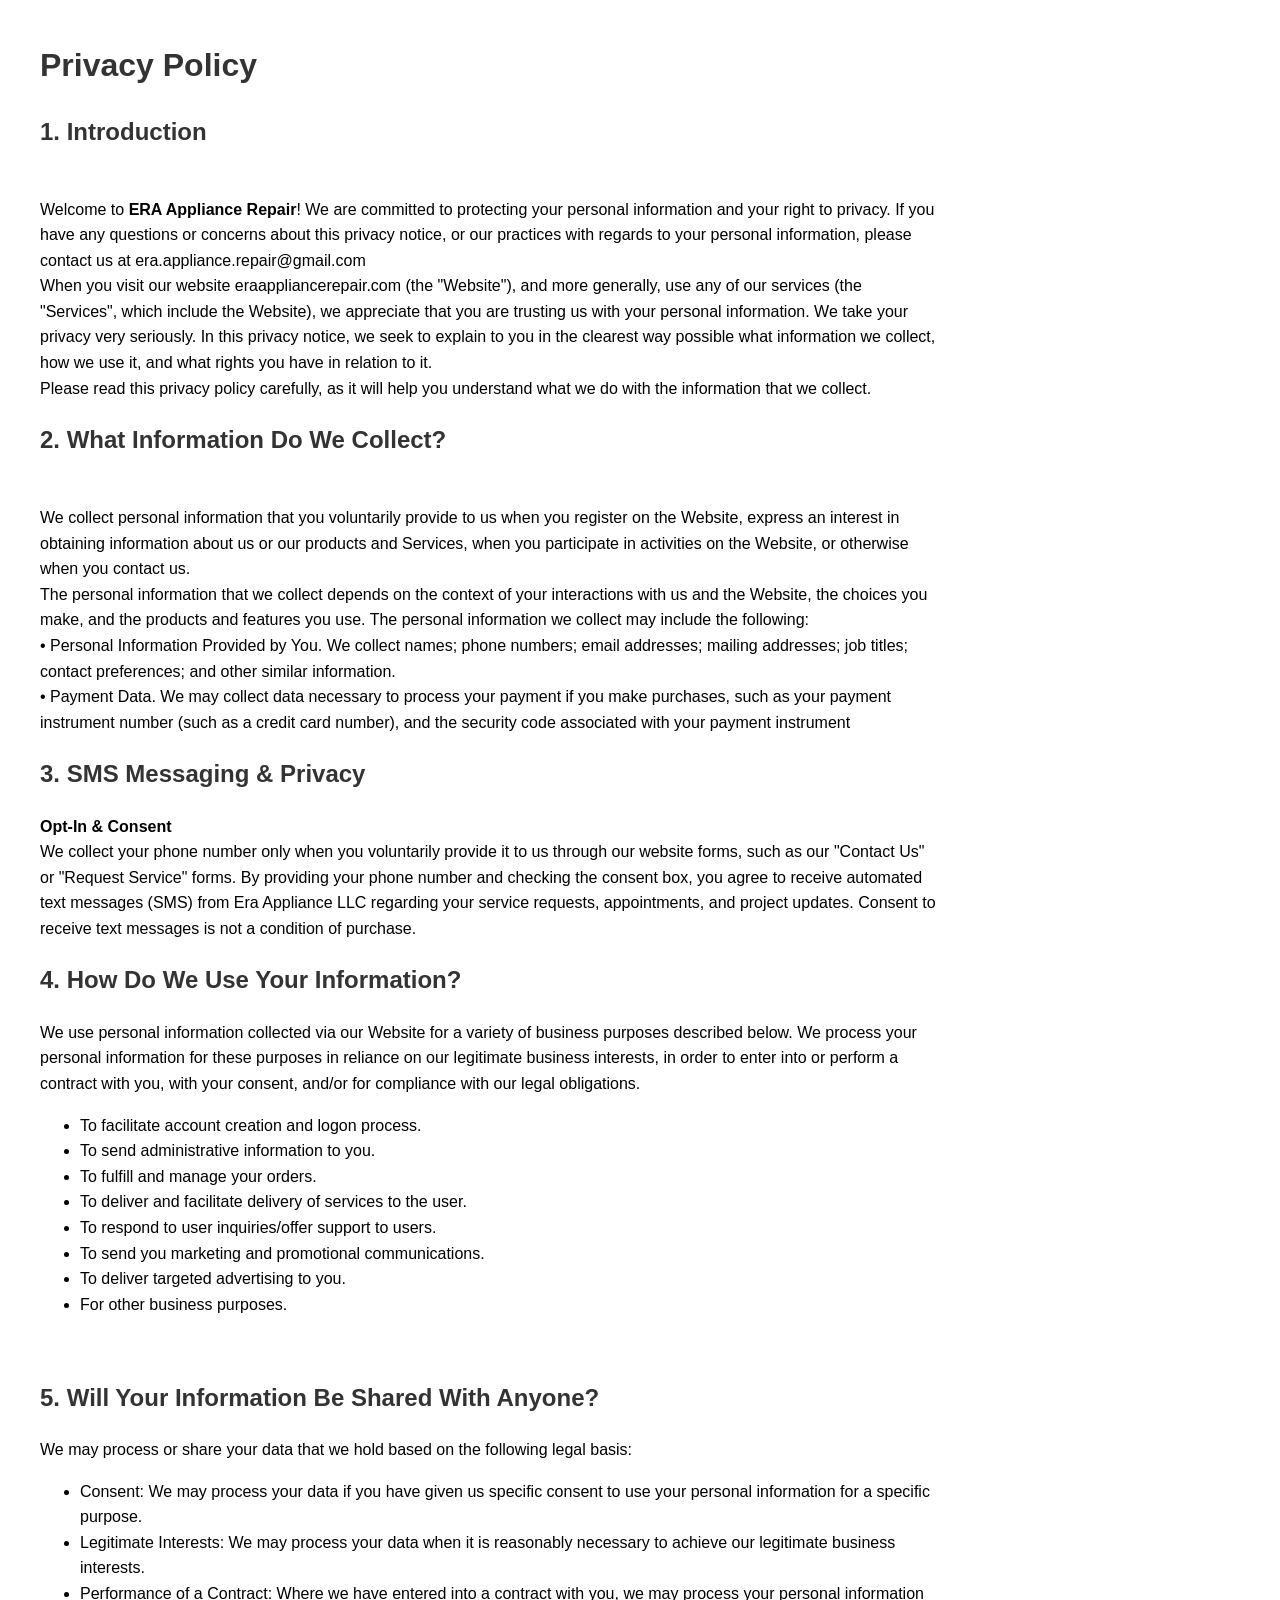
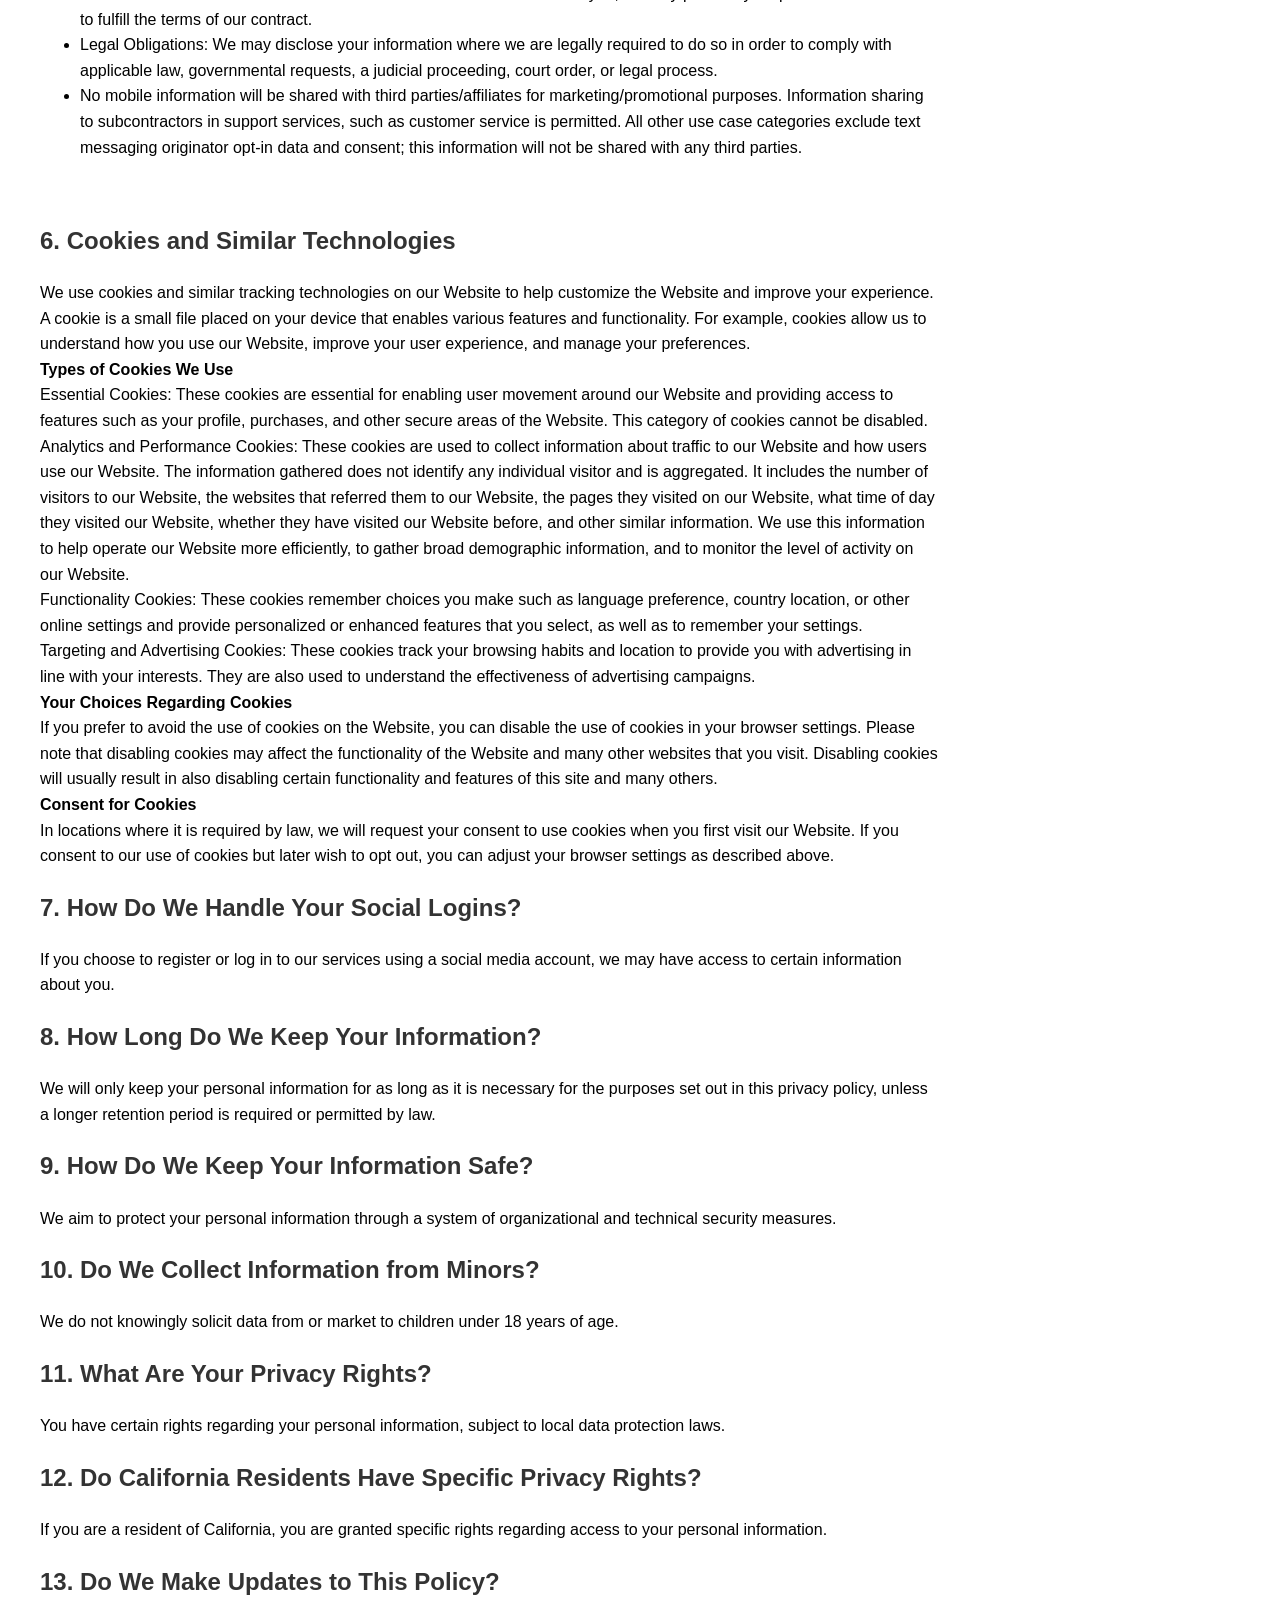
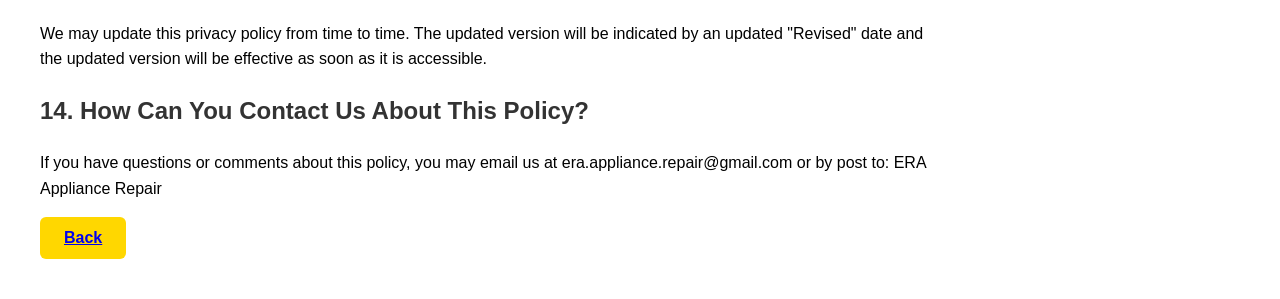
==== privacy-policy.html @ df677d20 "new" ====
<!DOCTYPE html>
<html lang="en">
<head>
    <meta charset="UTF-8">
    <meta name="viewport" content="width=device-width, initial-scale=1.0">
    <title>Privacy Policy</title>
    <style>
        body { font-family: Arial, sans-serif; line-height: 1.6; margin: 40px; max-width: 900px;}
        h1, h2 {color: #333;}
        button {background-color: #FFD700;
            color: #093E72;
            border: none;
            padding: 12px 24px;
            font-size: 16px;
            font-weight: 600;
            cursor: pointer;
            border-radius: 6px;
            transition: background-color 0.3s ease;}
    </style>
</head>
<body>
    <h1>Privacy Policy</h1>
    <p><h2> 1. Introduction</h2>
        <br>Welcome to <strong>ERA Appliance Repair</strong>! We are committed to protecting your personal information and your right to privacy. If you have any questions or concerns about this privacy notice, or our practices with regards to your personal information, please contact us at era.appliance.repair@gmail.com
        <br>When you visit our website eraappliancerepair.com (the "Website"), and more generally, use any of our services (the "Services", which include the Website), we appreciate that you are trusting us with your personal information. We take your privacy very seriously. In this privacy notice, we seek to explain to you in the clearest way possible what information we collect, how we use it, and what rights you have in relation to it.
        <br>Please read this privacy policy carefully, as it will help you understand what we do with the information that we collect.
        <br><h2> 2. What Information Do We Collect?</h2>
        <br>We collect personal information that you voluntarily provide to us when you register on the Website, express an interest in obtaining information about us or our products and Services, when you participate in activities on the Website, or otherwise when you contact us.
        <br>The personal information that we collect depends on the context of your interactions with us and the Website, the choices you make, and the products and features you use. The personal information we collect may include the following:
        <br>• Personal Information Provided by You. We collect names; phone numbers; email addresses; mailing addresses; job titles; contact preferences; and other similar information.
        <br>• Payment Data. We may collect data necessary to process your payment if you make purchases, such as your payment instrument number (such as a credit card number), and the security code associated with your payment instrument
        <br><h2>3. SMS Messaging & Privacy</h2> 
        <strong>Opt-In & Consent</strong>
        <br>We collect your phone number only when you voluntarily provide it to us through our website forms, such as our "Contact Us" or "Request Service" forms. By providing your phone number and checking the consent box, you agree to receive automated text messages (SMS) from Era Appliance LLC regarding your service requests, appointments, and project updates. Consent to receive text messages is not a condition of purchase.
        <br><h2>4. How Do We Use Your Information?</h2>
        We use personal information collected via our Website for a variety of business purposes described below. We process your personal information for these purposes in reliance on our legitimate business interests, in order to enter into or perform a contract with you, with your consent, and/or for compliance with our legal obligations.
        <ul>
            <li>To facilitate account creation and logon process.</li>
            <li>To send administrative information to you.</li>
            <li>To fulfill and manage your orders.</li>
            <li>To deliver and facilitate delivery of services to the user.</li>
            <li>To respond to user inquiries/offer support to users.</li>
            <li>To send you marketing and promotional communications.</li>
            <li>To deliver targeted advertising to you.</li>
            <li>For other business purposes.</li>
        </ul>
        <br><h2>5. Will Your Information Be Shared With Anyone?</h2>
        We may process or share your data that we hold based on the following legal basis:
        <ul>
            <li>Consent: We may process your data if you have given us specific consent to use your personal information for a specific purpose.</li>
            <li>Legitimate Interests: We may process your data when it is reasonably necessary to achieve our legitimate business interests.</li>
            <li>Performance of a Contract: Where we have entered into a contract with you, we may process your personal information to fulfill the terms of our contract.</li>
            <li>Legal Obligations: We may disclose your information where we are legally required to do so in order to comply with applicable law, governmental requests, a judicial proceeding, court order, or legal process.</li>
            <li>No mobile information will be shared with third parties/affiliates for marketing/promotional purposes. Information sharing to subcontractors in support services, such as customer service is permitted. All other use case categories exclude text messaging originator opt-in data and consent; this information will not be shared with any third parties.</li>
        </ul>
        <br><h2>6. Cookies and Similar Technologies</h2>
        We use cookies and similar tracking technologies on our Website to help customize the Website and improve your experience. A cookie is a small file placed on your device that enables various features and functionality. For example, cookies allow us to understand how you use our Website, improve your user experience, and manage your preferences.
        <br><strong>Types of Cookies We Use</strong> 
        <br>Essential Cookies: These cookies are essential for enabling user movement around our Website and providing access to features such as your profile, purchases, and other secure areas of the Website. This category of cookies cannot be disabled.
        <br>Analytics and Performance Cookies: These cookies are used to collect information about traffic to our Website and how users use our Website. The information gathered does not identify any individual visitor and is aggregated. It includes the number of visitors to our Website, the websites that referred them to our Website, the pages they visited on our Website, what time of day they visited our Website, whether they have visited our Website before, and other similar information. We use this information to help operate our Website more efficiently, to gather broad demographic information, and to monitor the level of activity on our Website.
        <br>Functionality Cookies: These cookies remember choices you make such as language preference, country location, or other online settings and provide personalized or enhanced features that you select, as well as to remember your settings.
        <br>Targeting and Advertising Cookies: These cookies track your browsing habits and location to provide you with advertising in line with your interests. They are also used to understand the effectiveness of advertising campaigns.
        <br><strong>Your Choices Regarding Cookies</strong> 
        <br>If you prefer to avoid the use of cookies on the Website, you can disable the use of cookies in your browser settings. Please note that disabling cookies may affect the functionality of the Website and many other websites that you visit. Disabling cookies will usually result in also disabling certain functionality and features of this site and many others.
        <br><strong>Consent for Cookies</strong>
        <br>In locations where it is required by law, we will request your consent to use cookies when you first visit our Website. If you consent to our use of cookies but later wish to opt out, you can adjust your browser settings as described above.
        <br><h2>7. How Do We Handle Your Social Logins?</h2>
        If you choose to register or log in to our services using a social media account, we may have access to certain information about you.
        <br><h2>8. How Long Do We Keep Your Information?</h2>
        We will only keep your personal information for as long as it is necessary for the purposes set out in this privacy policy, unless a longer retention period is required or permitted by law.
        <br><h2>9. How Do We Keep Your Information Safe?</h2>
        We aim to protect your personal information through a system of organizational and technical security measures.
        <br><h2>10. Do We Collect Information from Minors?</h2>
        We do not knowingly solicit data from or market to children under 18 years of age.
        <br><h2>11. What Are Your Privacy Rights?</h2>
        You have certain rights regarding your personal information, subject to local data protection laws.
        <br><h2>12. Do California Residents Have Specific Privacy Rights?</h2>
        If you are a resident of California, you are granted specific rights regarding access to your personal information.
        <br><h2>13. Do We Make Updates to This Policy?</h2>
        We may update this privacy policy from time to time. The updated version will be indicated by an updated "Revised" date and the updated version will be effective as soon as it is accessible.
        <br><h2>14. How Can You Contact Us About This Policy?</h2>
        If you have questions or comments about this policy, you may email us at era.appliance.repair@gmail.com or by post to: ERA Appliance Repair
    </p>
    <button> <a href="index.html">Back</a></button>
    
</body>
</html>
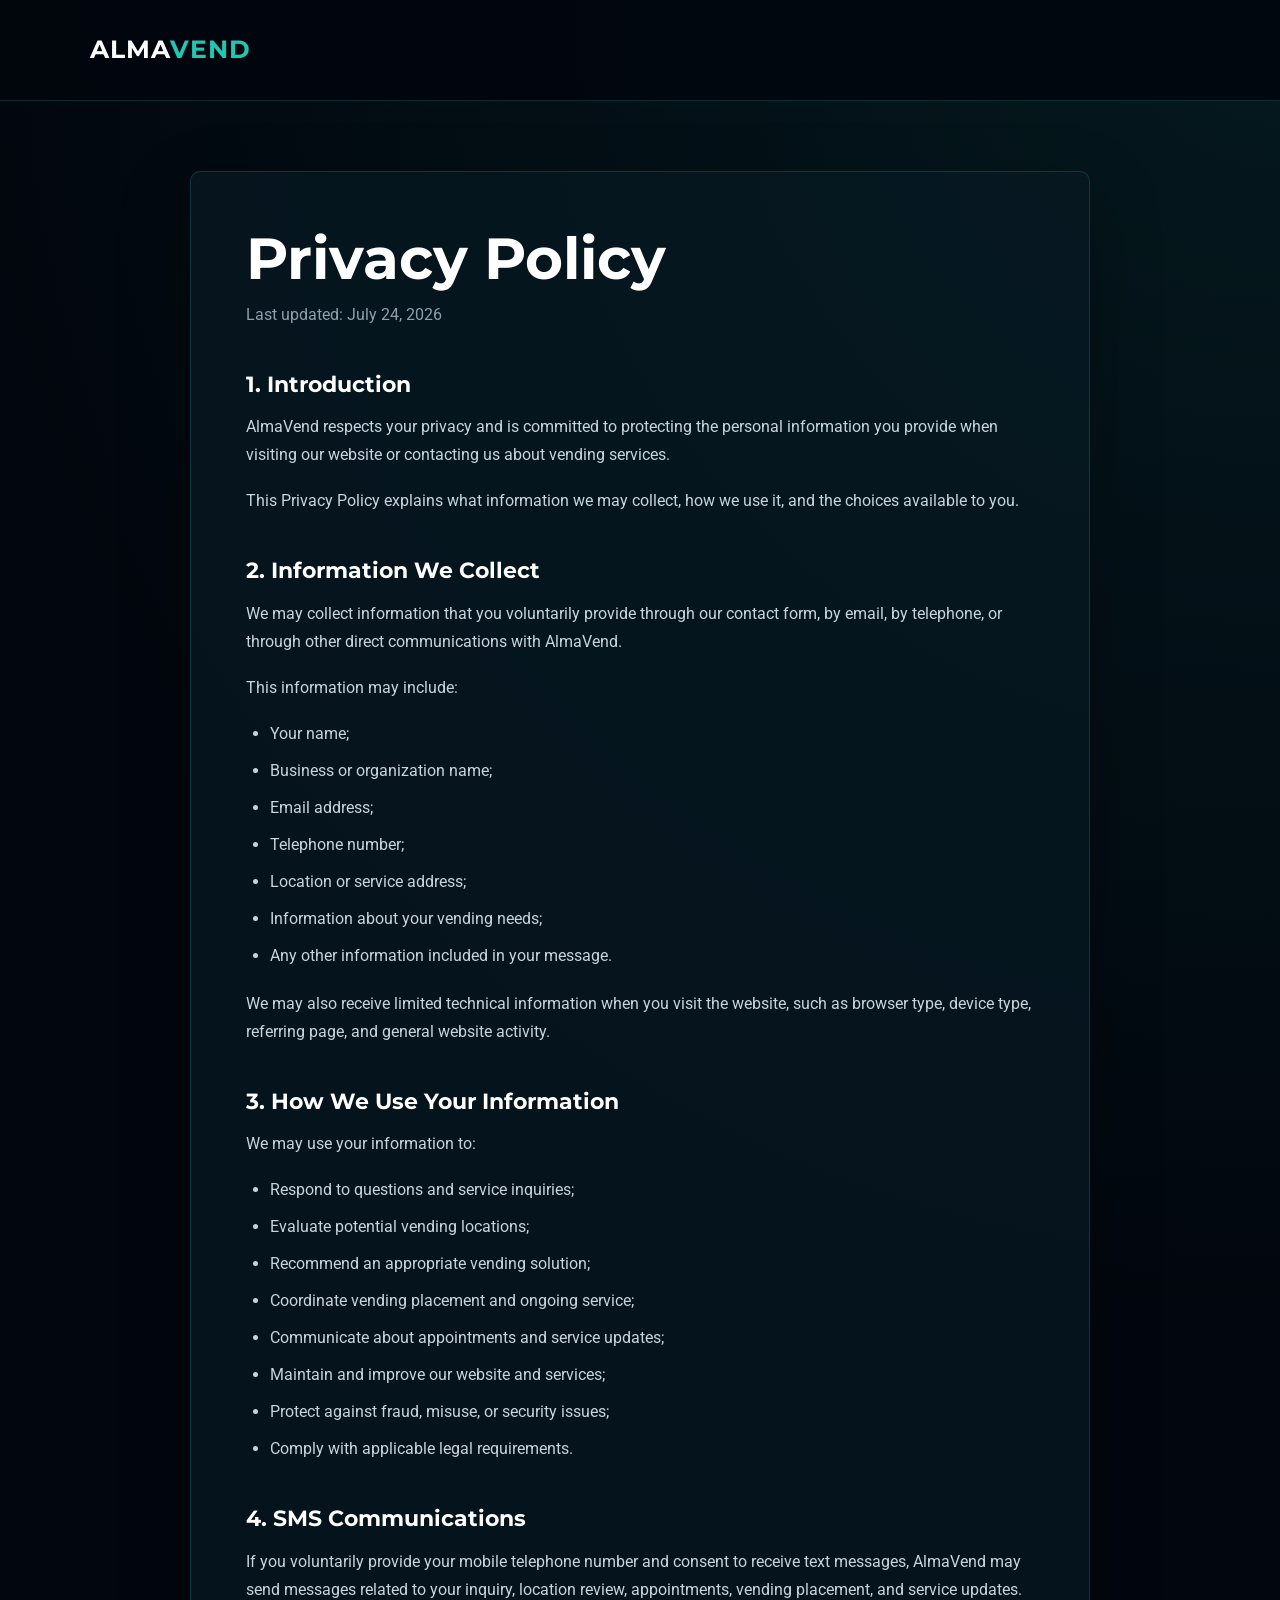
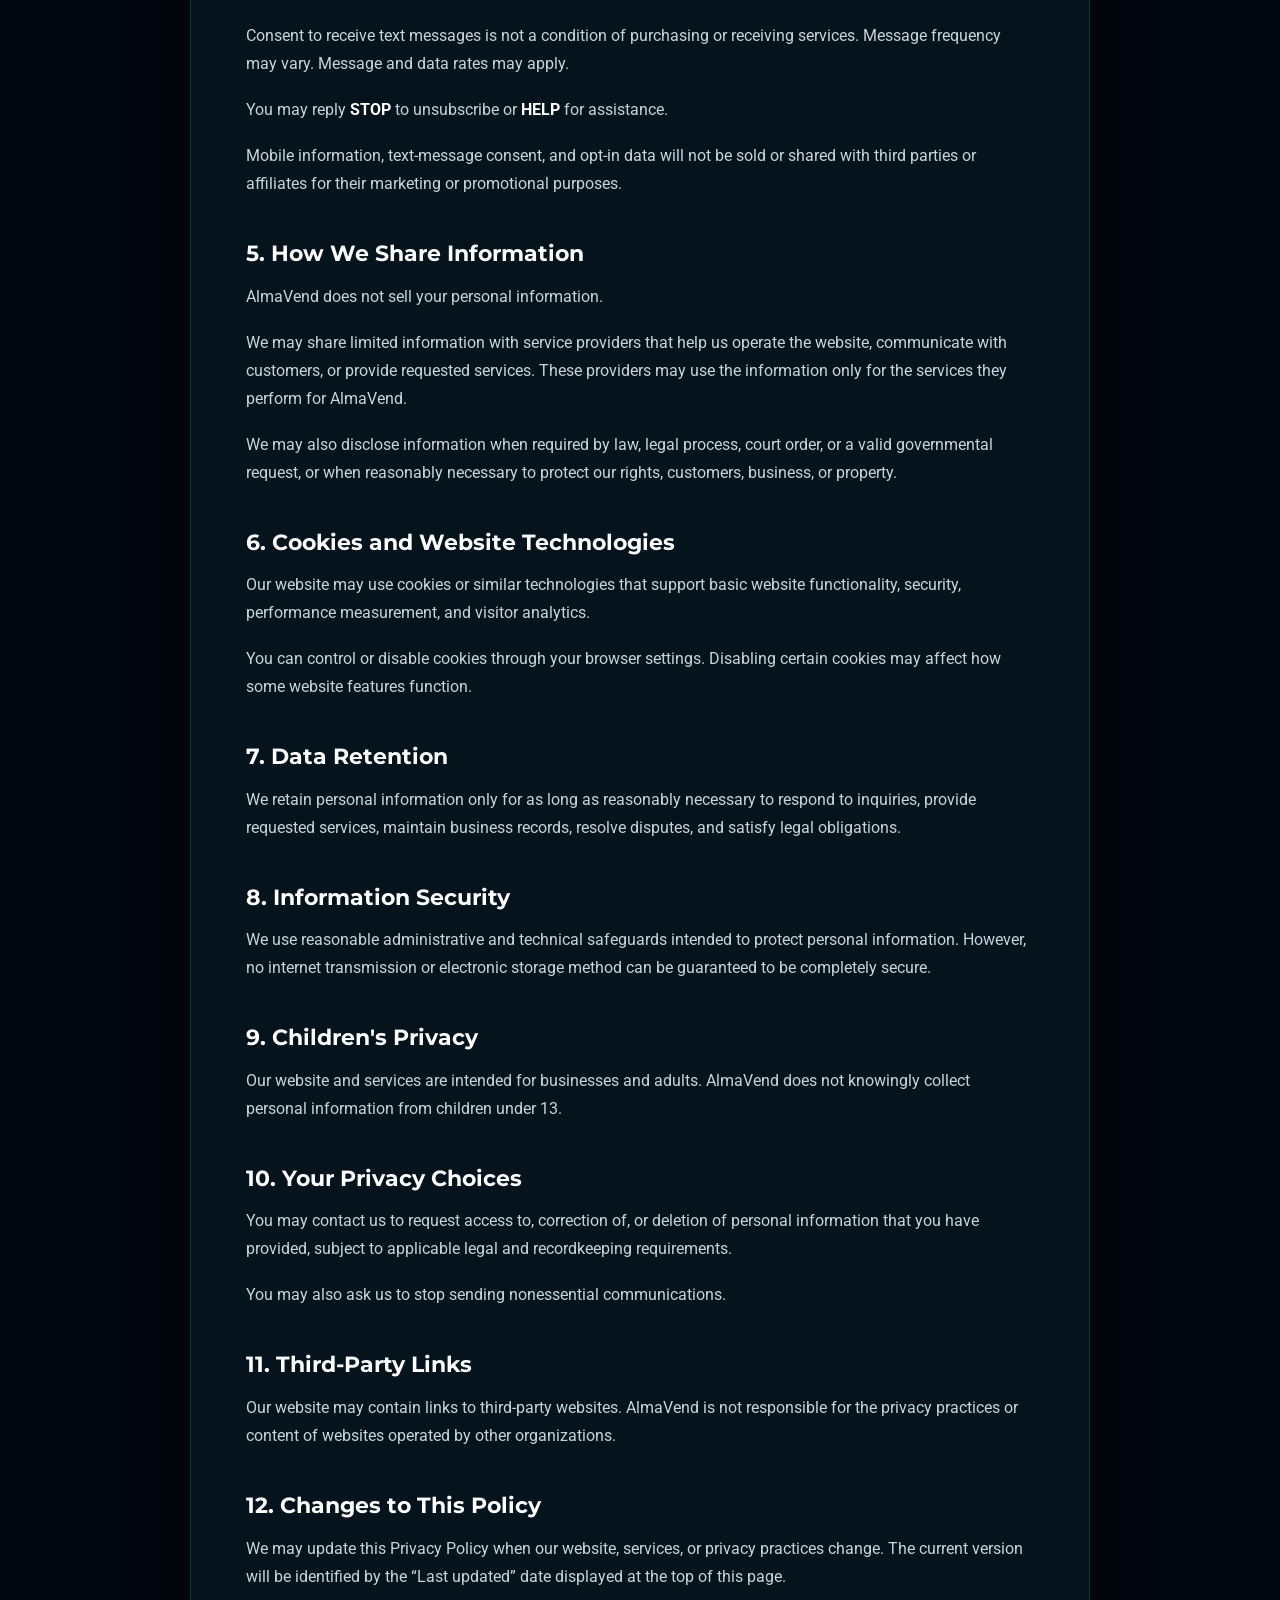
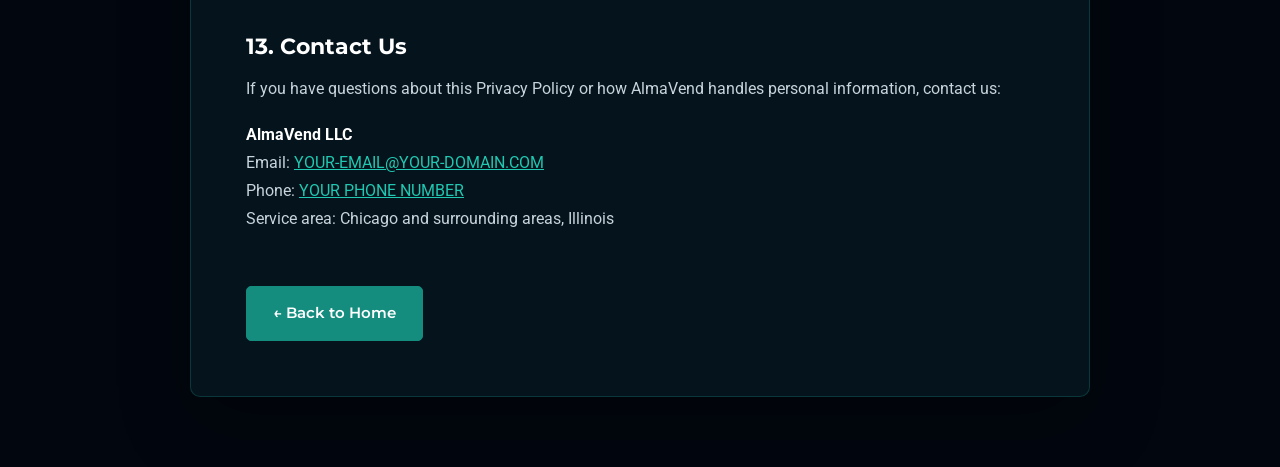
==== commit a3548056: "Create AlmaVend website" ====
--- a/privacy-policy.html
+++ b/privacy-policy.html
@@ -1,87 +1,426 @@
 <!DOCTYPE html>
 <html lang="en">
+
 <head>
-    <meta charset="UTF-8">
-    <meta name="viewport" content="width=device-width, initial-scale=1.0">
-    <title>Privacy Policy</title>
-    <style>
-        body { font-family: Arial, sans-serif; line-height: 1.6; margin: 40px; max-width: 900px;}
-        h1, h2 {color: #333;}
-        button {background-color: #FFD700;
-            color: #093E72;
-            border: none;
-            padding: 12px 24px;
-            font-size: 16px;
-            font-weight: 600;
-            cursor: pointer;
-            border-radius: 6px;
-            transition: background-color 0.3s ease;}
-    </style>
+  <meta charset="UTF-8">
+
+  <meta
+    name="viewport"
+    content="width=device-width, initial-scale=1.0"
+  >
+
+  <meta
+    name="description"
+    content="Read the AlmaVend privacy policy and learn how we collect, use, and protect your information."
+  >
+
+  <title>Privacy Policy | AlmaVend</title>
+
+  <link
+    rel="icon"
+    href="images/favicon.png"
+    type="image/png"
+  >
+
+  <link
+    href="https://fonts.googleapis.com/css2?family=Montserrat:wght@400;600;700&family=Roboto:wght@400;500&display=swap"
+    rel="stylesheet"
+  >
+
+  <style>
+    :root {
+      --dark: #02060e;
+      --navy: #071923;
+      --teal: #148d7f;
+      --light-teal: #20c8b1;
+      --white: #ffffff;
+      --text: #c8d4dc;
+      --border: rgba(32, 200, 177, 0.2);
+    }
+
+    * {
+      box-sizing: border-box;
+      margin: 0;
+      padding: 0;
+    }
+
+    body {
+      background:
+        radial-gradient(
+          circle at top right,
+          rgba(20, 141, 127, 0.14),
+          transparent 35%
+        ),
+        var(--dark);
+
+      color: var(--text);
+      font-family: "Roboto", sans-serif;
+      font-size: 16px;
+      line-height: 1.75;
+    }
+
+    .policy-header {
+      padding: 28px 24px;
+      border-bottom: 1px solid var(--border);
+      background: rgba(2, 6, 14, 0.9);
+    }
+
+    .policy-header-container {
+      width: 100%;
+      max-width: 1100px;
+      margin: 0 auto;
+    }
+
+    .logo {
+      color: var(--white);
+      font-family: "Montserrat", sans-serif;
+      font-size: 25px;
+      font-weight: 700;
+      letter-spacing: 1px;
+      text-decoration: none;
+    }
+
+    .logo span {
+      color: var(--light-teal);
+    }
+
+    .policy-container {
+      width: calc(100% - 40px);
+      max-width: 900px;
+      margin: 70px auto;
+      padding: 55px;
+      border: 1px solid var(--border);
+      border-radius: 10px;
+      background: rgba(7, 25, 35, 0.72);
+      box-shadow: 0 25px 70px rgba(0, 0, 0, 0.25);
+    }
+
+    h1,
+    h2 {
+      color: var(--white);
+      font-family: "Montserrat", sans-serif;
+    }
+
+    h1 {
+      margin-bottom: 10px;
+      font-size: clamp(36px, 6vw, 58px);
+      line-height: 1.1;
+    }
+
+    h2 {
+      margin-top: 42px;
+      margin-bottom: 14px;
+      font-size: 22px;
+      line-height: 1.3;
+    }
+
+    p {
+      margin-bottom: 18px;
+    }
+
+    ul {
+      margin: 0 0 20px 24px;
+    }
+
+    li {
+      margin-bottom: 9px;
+    }
+
+    strong {
+      color: var(--white);
+    }
+
+    a {
+      color: var(--light-teal);
+    }
+
+    .updated-date {
+      margin-bottom: 40px;
+      color: #8da0ab;
+    }
+
+    .back-button {
+      display: inline-flex;
+      align-items: center;
+      justify-content: center;
+      margin-top: 35px;
+      padding: 13px 26px;
+      border: 1px solid var(--teal);
+      border-radius: 5px;
+      background: var(--teal);
+      color: var(--white);
+      font-family: "Montserrat", sans-serif;
+      font-size: 15px;
+      font-weight: 600;
+      text-decoration: none;
+      transition:
+        background-color 0.3s ease,
+        border-color 0.3s ease,
+        transform 0.3s ease;
+    }
+
+    .back-button:hover {
+      border-color: var(--light-teal);
+      background: var(--light-teal);
+      transform: translateY(-2px);
+    }
+
+    @media (max-width: 768px) {
+      .policy-container {
+        width: calc(100% - 30px);
+        margin: 35px auto;
+        padding: 32px 22px;
+      }
+
+      h1 {
+        font-size: 38px;
+      }
+
+      h2 {
+        margin-top: 34px;
+        font-size: 20px;
+      }
+    }
+  </style>
 </head>
+
 <body>
+
+  <header class="policy-header">
+    <div class="policy-header-container">
+      <a href="index.html" class="logo">
+        ALMA<span>VEND</span>
+      </a>
+    </div>
+  </header>
+
+  <main class="policy-container">
+
     <h1>Privacy Policy</h1>
-    <p><h2> 1. Introduction</h2>
-        <br>Welcome to <strong>ERA Appliance Repair</strong>! We are committed to protecting your personal information and your right to privacy. If you have any questions or concerns about this privacy notice, or our practices with regards to your personal information, please contact us at era.appliance.repair@gmail.com
-        <br>When you visit our website eraappliancerepair.com (the "Website"), and more generally, use any of our services (the "Services", which include the Website), we appreciate that you are trusting us with your personal information. We take your privacy very seriously. In this privacy notice, we seek to explain to you in the clearest way possible what information we collect, how we use it, and what rights you have in relation to it.
-        <br>Please read this privacy policy carefully, as it will help you understand what we do with the information that we collect.
-        <br><h2> 2. What Information Do We Collect?</h2>
-        <br>We collect personal information that you voluntarily provide to us when you register on the Website, express an interest in obtaining information about us or our products and Services, when you participate in activities on the Website, or otherwise when you contact us.
-        <br>The personal information that we collect depends on the context of your interactions with us and the Website, the choices you make, and the products and features you use. The personal information we collect may include the following:
-        <br>• Personal Information Provided by You. We collect names; phone numbers; email addresses; mailing addresses; job titles; contact preferences; and other similar information.
-        <br>• Payment Data. We may collect data necessary to process your payment if you make purchases, such as your payment instrument number (such as a credit card number), and the security code associated with your payment instrument
-        <br><h2>3. SMS Messaging & Privacy</h2> 
-        <strong>Opt-In & Consent</strong>
-        <br>We collect your phone number only when you voluntarily provide it to us through our website forms, such as our "Contact Us" or "Request Service" forms. By providing your phone number and checking the consent box, you agree to receive automated text messages (SMS) from Era Appliance LLC regarding your service requests, appointments, and project updates. Consent to receive text messages is not a condition of purchase.
-        <br><h2>4. How Do We Use Your Information?</h2>
-        We use personal information collected via our Website for a variety of business purposes described below. We process your personal information for these purposes in reliance on our legitimate business interests, in order to enter into or perform a contract with you, with your consent, and/or for compliance with our legal obligations.
-        <ul>
-            <li>To facilitate account creation and logon process.</li>
-            <li>To send administrative information to you.</li>
-            <li>To fulfill and manage your orders.</li>
-            <li>To deliver and facilitate delivery of services to the user.</li>
-            <li>To respond to user inquiries/offer support to users.</li>
-            <li>To send you marketing and promotional communications.</li>
-            <li>To deliver targeted advertising to you.</li>
-            <li>For other business purposes.</li>
-        </ul>
-        <br><h2>5. Will Your Information Be Shared With Anyone?</h2>
-        We may process or share your data that we hold based on the following legal basis:
-        <ul>
-            <li>Consent: We may process your data if you have given us specific consent to use your personal information for a specific purpose.</li>
-            <li>Legitimate Interests: We may process your data when it is reasonably necessary to achieve our legitimate business interests.</li>
-            <li>Performance of a Contract: Where we have entered into a contract with you, we may process your personal information to fulfill the terms of our contract.</li>
-            <li>Legal Obligations: We may disclose your information where we are legally required to do so in order to comply with applicable law, governmental requests, a judicial proceeding, court order, or legal process.</li>
-            <li>No mobile information will be shared with third parties/affiliates for marketing/promotional purposes. Information sharing to subcontractors in support services, such as customer service is permitted. All other use case categories exclude text messaging originator opt-in data and consent; this information will not be shared with any third parties.</li>
-        </ul>
-        <br><h2>6. Cookies and Similar Technologies</h2>
-        We use cookies and similar tracking technologies on our Website to help customize the Website and improve your experience. A cookie is a small file placed on your device that enables various features and functionality. For example, cookies allow us to understand how you use our Website, improve your user experience, and manage your preferences.
-        <br><strong>Types of Cookies We Use</strong> 
-        <br>Essential Cookies: These cookies are essential for enabling user movement around our Website and providing access to features such as your profile, purchases, and other secure areas of the Website. This category of cookies cannot be disabled.
-        <br>Analytics and Performance Cookies: These cookies are used to collect information about traffic to our Website and how users use our Website. The information gathered does not identify any individual visitor and is aggregated. It includes the number of visitors to our Website, the websites that referred them to our Website, the pages they visited on our Website, what time of day they visited our Website, whether they have visited our Website before, and other similar information. We use this information to help operate our Website more efficiently, to gather broad demographic information, and to monitor the level of activity on our Website.
-        <br>Functionality Cookies: These cookies remember choices you make such as language preference, country location, or other online settings and provide personalized or enhanced features that you select, as well as to remember your settings.
-        <br>Targeting and Advertising Cookies: These cookies track your browsing habits and location to provide you with advertising in line with your interests. They are also used to understand the effectiveness of advertising campaigns.
-        <br><strong>Your Choices Regarding Cookies</strong> 
-        <br>If you prefer to avoid the use of cookies on the Website, you can disable the use of cookies in your browser settings. Please note that disabling cookies may affect the functionality of the Website and many other websites that you visit. Disabling cookies will usually result in also disabling certain functionality and features of this site and many others.
-        <br><strong>Consent for Cookies</strong>
-        <br>In locations where it is required by law, we will request your consent to use cookies when you first visit our Website. If you consent to our use of cookies but later wish to opt out, you can adjust your browser settings as described above.
-        <br><h2>7. How Do We Handle Your Social Logins?</h2>
-        If you choose to register or log in to our services using a social media account, we may have access to certain information about you.
-        <br><h2>8. How Long Do We Keep Your Information?</h2>
-        We will only keep your personal information for as long as it is necessary for the purposes set out in this privacy policy, unless a longer retention period is required or permitted by law.
-        <br><h2>9. How Do We Keep Your Information Safe?</h2>
-        We aim to protect your personal information through a system of organizational and technical security measures.
-        <br><h2>10. Do We Collect Information from Minors?</h2>
-        We do not knowingly solicit data from or market to children under 18 years of age.
-        <br><h2>11. What Are Your Privacy Rights?</h2>
-        You have certain rights regarding your personal information, subject to local data protection laws.
-        <br><h2>12. Do California Residents Have Specific Privacy Rights?</h2>
-        If you are a resident of California, you are granted specific rights regarding access to your personal information.
-        <br><h2>13. Do We Make Updates to This Policy?</h2>
-        We may update this privacy policy from time to time. The updated version will be indicated by an updated "Revised" date and the updated version will be effective as soon as it is accessible.
-        <br><h2>14. How Can You Contact Us About This Policy?</h2>
-        If you have questions or comments about this policy, you may email us at era.appliance.repair@gmail.com or by post to: ERA Appliance Repair
+
+    <p class="updated-date">
+      Last updated: July 24, 2026
     </p>
-    <button> <a href="index.html">Back</a></button>
-    
+
+    <section>
+      <h2>1. Introduction</h2>
+
+      <p>
+        AlmaVend respects your privacy and is committed to protecting
+        the personal information you provide when visiting our website
+        or contacting us about vending services.
+      </p>
+
+      <p>
+        This Privacy Policy explains what information we may collect,
+        how we use it, and the choices available to you.
+      </p>
+    </section>
+
+    <section>
+      <h2>2. Information We Collect</h2>
+
+      <p>
+        We may collect information that you voluntarily provide through
+        our contact form, by email, by telephone, or through other direct
+        communications with AlmaVend.
+      </p>
+
+      <p>This information may include:</p>
+
+      <ul>
+        <li>Your name;</li>
+        <li>Business or organization name;</li>
+        <li>Email address;</li>
+        <li>Telephone number;</li>
+        <li>Location or service address;</li>
+        <li>Information about your vending needs;</li>
+        <li>Any other information included in your message.</li>
+      </ul>
+
+      <p>
+        We may also receive limited technical information when you visit
+        the website, such as browser type, device type, referring page,
+        and general website activity.
+      </p>
+    </section>
+
+    <section>
+      <h2>3. How We Use Your Information</h2>
+
+      <p>We may use your information to:</p>
+
+      <ul>
+        <li>Respond to questions and service inquiries;</li>
+        <li>Evaluate potential vending locations;</li>
+        <li>Recommend an appropriate vending solution;</li>
+        <li>Coordinate vending placement and ongoing service;</li>
+        <li>Communicate about appointments and service updates;</li>
+        <li>Maintain and improve our website and services;</li>
+        <li>Protect against fraud, misuse, or security issues;</li>
+        <li>Comply with applicable legal requirements.</li>
+      </ul>
+    </section>
+
+    <section>
+      <h2>4. SMS Communications</h2>
+
+      <p>
+        If you voluntarily provide your mobile telephone number and
+        consent to receive text messages, AlmaVend may send messages
+        related to your inquiry, location review, appointments, vending
+        placement, and service updates.
+      </p>
+
+      <p>
+        Consent to receive text messages is not a condition of purchasing
+        or receiving services. Message frequency may vary. Message and
+        data rates may apply.
+      </p>
+
+      <p>
+        You may reply <strong>STOP</strong> to unsubscribe or
+        <strong>HELP</strong> for assistance.
+      </p>
+
+      <p>
+        Mobile information, text-message consent, and opt-in data will
+        not be sold or shared with third parties or affiliates for their
+        marketing or promotional purposes.
+      </p>
+    </section>
+
+    <section>
+      <h2>5. How We Share Information</h2>
+
+      <p>
+        AlmaVend does not sell your personal information.
+      </p>
+
+      <p>
+        We may share limited information with service providers that help
+        us operate the website, communicate with customers, or provide
+        requested services. These providers may use the information only
+        for the services they perform for AlmaVend.
+      </p>
+
+      <p>
+        We may also disclose information when required by law, legal
+        process, court order, or a valid governmental request, or when
+        reasonably necessary to protect our rights, customers, business,
+        or property.
+      </p>
+    </section>
+
+    <section>
+      <h2>6. Cookies and Website Technologies</h2>
+
+      <p>
+        Our website may use cookies or similar technologies that support
+        basic website functionality, security, performance measurement,
+        and visitor analytics.
+      </p>
+
+      <p>
+        You can control or disable cookies through your browser settings.
+        Disabling certain cookies may affect how some website features
+        function.
+      </p>
+    </section>
+
+    <section>
+      <h2>7. Data Retention</h2>
+
+      <p>
+        We retain personal information only for as long as reasonably
+        necessary to respond to inquiries, provide requested services,
+        maintain business records, resolve disputes, and satisfy legal
+        obligations.
+      </p>
+    </section>
+
+    <section>
+      <h2>8. Information Security</h2>
+
+      <p>
+        We use reasonable administrative and technical safeguards intended
+        to protect personal information. However, no internet transmission
+        or electronic storage method can be guaranteed to be completely
+        secure.
+      </p>
+    </section>
+
+    <section>
+      <h2>9. Children's Privacy</h2>
+
+      <p>
+        Our website and services are intended for businesses and adults.
+        AlmaVend does not knowingly collect personal information from
+        children under 13.
+      </p>
+    </section>
+
+    <section>
+      <h2>10. Your Privacy Choices</h2>
+
+      <p>
+        You may contact us to request access to, correction of, or deletion
+        of personal information that you have provided, subject to applicable
+        legal and recordkeeping requirements.
+      </p>
+
+      <p>
+        You may also ask us to stop sending nonessential communications.
+      </p>
+    </section>
+
+    <section>
+      <h2>11. Third-Party Links</h2>
+
+      <p>
+        Our website may contain links to third-party websites. AlmaVend is
+        not responsible for the privacy practices or content of websites
+        operated by other organizations.
+      </p>
+    </section>
+
+    <section>
+      <h2>12. Changes to This Policy</h2>
+
+      <p>
+        We may update this Privacy Policy when our website, services, or
+        privacy practices change. The current version will be identified
+        by the “Last updated” date displayed at the top of this page.
+      </p>
+    </section>
+
+    <section>
+      <h2>13. Contact Us</h2>
+
+      <p>
+        If you have questions about this Privacy Policy or how AlmaVend
+        handles personal information, contact us:
+      </p>
+
+      <p>
+        <strong>AlmaVend LLC</strong><br>
+        Email:
+        <a href="mailto:YOUR-EMAIL@YOUR-DOMAIN.COM">
+          YOUR-EMAIL@YOUR-DOMAIN.COM
+        </a><br>
+        Phone:
+        <a href="tel:+1XXXXXXXXXX">
+          YOUR PHONE NUMBER
+        </a><br>
+        Service area: Chicago and surrounding areas, Illinois
+      </p>
+    </section>
+
+    <a href="index.html" class="back-button">
+      ← Back to Home
+    </a>
+
+  </main>
+
 </body>
 </html>
